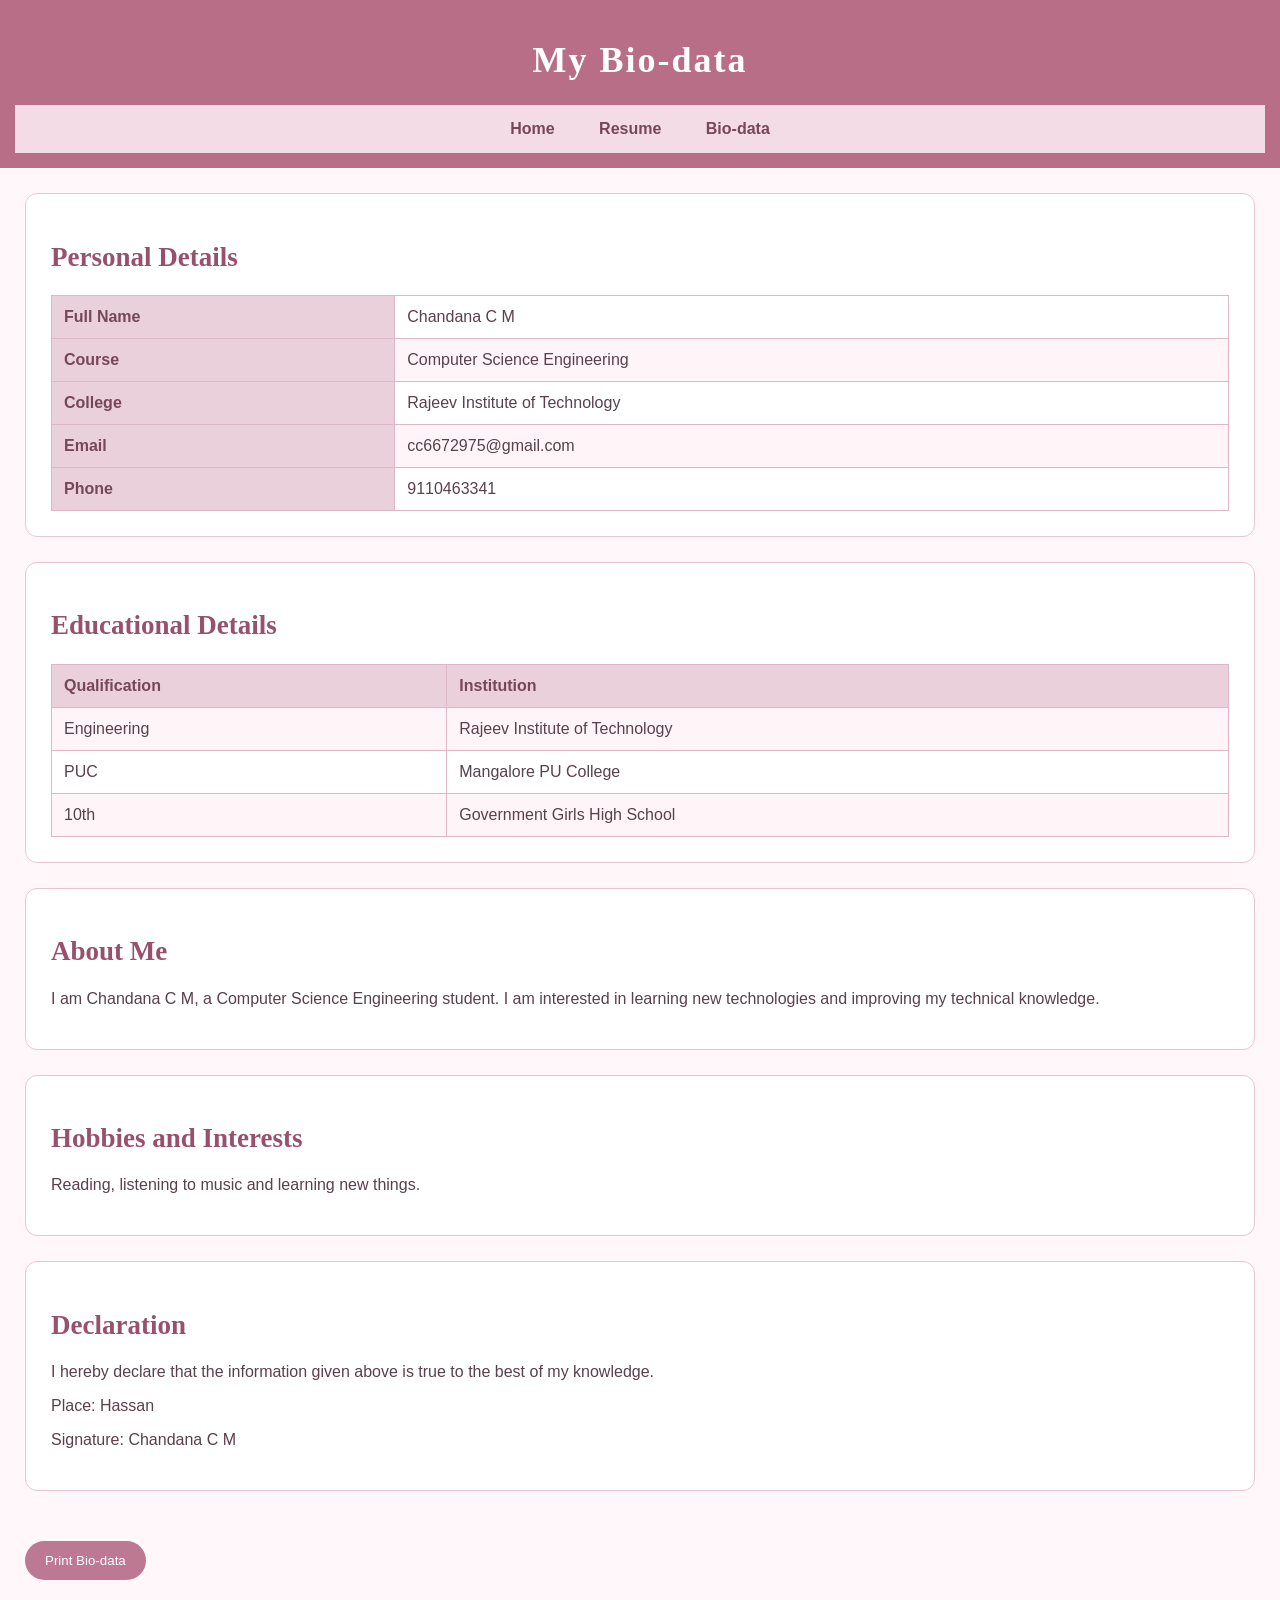
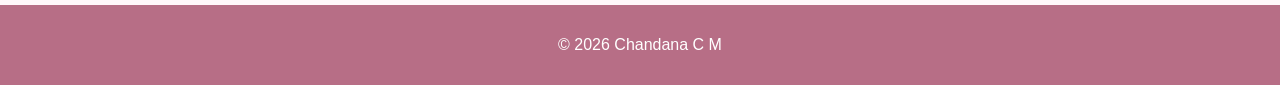
==== biodata.html @ a1f3f0e3 "Add files via upload" ====
<!DOCTYPE html>
<html>
<head>
<title>My Bio-data</title>
<link rel="stylesheet" href="style.css">
<script src="https://code.jquery.com/jquery-3.7.1.min.js"></script>
<script src="script.js" defer></script>
</head>
<body>

<header>
<h1>My Bio-data</h1>
<nav>
<a href="index.html">Home</a>
<a href="resume.html">Resume</a>
<a href="biodata.html">Bio-data</a>
</nav>
</header>

<section>
<h2>Personal Details</h2>

<table>
<tr>
<th>Full Name</th>
<td>Chandana C M</td>
</tr>

<tr>
<th>Course</th>
<td>Computer Science Engineering</td>
</tr>

<tr>
<th>College</th>
<td>Rajeev Institute of Technology</td>
</tr>

<tr>
<th>Email</th>
<td>cc6672975@gmail.com</td>
</tr>

<tr>
<th>Phone</th>
<td>9110463341</td>
</tr>
</table>
</section>

<section>
<h2>Educational Details</h2>

<table>
<tr>
<th>Qualification</th>
<th>Institution</th>
</tr>

<tr>
<td>Engineering</td>
<td>Rajeev Institute of Technology</td>
</tr>

<tr>
<td>PUC</td>
<td>Mangalore PU College</td>
</tr>

<tr>
<td>10th</td>
<td>Government Girls High School</td>
</tr>
</table>
</section>

<section>
<h2>About Me</h2>
<p>I am Chandana C M, a Computer Science Engineering student. I am interested in learning new technologies and improving my technical knowledge.</p>
</section>

<section>
<h2>Hobbies and Interests</h2>
<p>Reading, listening to music and learning new things.</p>
</section>

<section>
<h2>Declaration</h2>
<p>I hereby declare that the information given above is true to the best of my knowledge.</p>
<p>Place: Hassan</p>
<p>Signature: Chandana C M</p>
</section>

<button onclick="window.print()">Print Bio-data</button>

<footer>
<p>© 2026 Chandana C M</p>
</footer>

</body>
</html>
---- style.css ----
body {
    background-color: #fff7fa;
    font-family: Arial, sans-serif;
    margin: 0;
    color: #59404d;
}

header {
    background-color: #b76e86;
    color: white;
    text-align: center;
    padding: 15px;
}

header h1 {
    font-family: Georgia;
    font-size: 35px;
    color: white;
}

nav {
    background-color: #f3dce5;
    padding: 15px;
}

nav a {
    color: #75475a;
    text-decoration: none;
    margin: 20px;
    font-weight: bold;
}

nav a:hover {
    color: #b04470;
}

section {
    background-color: #ffffff;
    margin: 25px;
    padding: 25px;
    border: 1px solid #e8c5d2;
    border-radius: 12px;
}

.home {
    text-align: center;
    padding: 60px;
    background-color: #f9e8ee;
}

.home h1, h2 {
    color: #98516d;
}

h3 {
    color: #b76e86;
}

.box {
    display: inline-block;
    background-color: #f8e9ef;
    width: 35%;
    padding: 20px;
    margin: 15px;
    border: 1px solid #e8c5d2;
    border-radius: 10px;
}

.button {
    display: inline-block;
    background-color: #bd7892;
    color: white;
    padding: 12px 20px;
    text-decoration: none;
    border-radius: 20px;
    margin: 10px;
}

.button:hover {
    background-color: #96516d;
}

table {
    width: 100%;
    border-collapse: collapse;
}

th, td {
    border: 1px solid #dfb8c7;
    padding: 12px;
    text-align: left;
}

th {
    background-color: #ead0db;
    color: #75475a;
}

tr:nth-child(even) {
    background-color: #fff5f8;
}

button {
    background-color: #bd7892;
    color: white;
    padding: 12px 20px;
    border: none;
    border-radius: 20px;
    cursor: pointer;
    margin: 25px;
}

button:hover {
    background-color: #96516d;
}

footer {
    background-color: #b76e86;
    color: white;
    text-align: center;
    padding: 15px;
}

@media(max-width:600px) {
    .box {
        width: 80%;
    }

    nav a {
        margin: 8px;
    }
}

@media print {
    header, footer, button {
        display: none;
    }

    body, section {
        background-color: white;
    }
}
/* Main Heading */
header h1{
    font-family: Georgia, serif;
    font-size: 36px;
    font-weight: bold;
    letter-spacing: 2px;
}

/* Navigation Bar */
nav a{
    font-family: "Trebuchet MS", sans-serif;
    font-size: 16px;
    font-weight: bold;
    text-decoration: none;
}

/* Section Headings */
h2{
    font-family: "Palatino Linotype", serif;
    font-size: 27px;
    font-weight: bold;
}

/* Sub Headings */
h3{
    font-family: Arial, sans-serif;
    font-size: 20px;
    font-weight: 600;
}
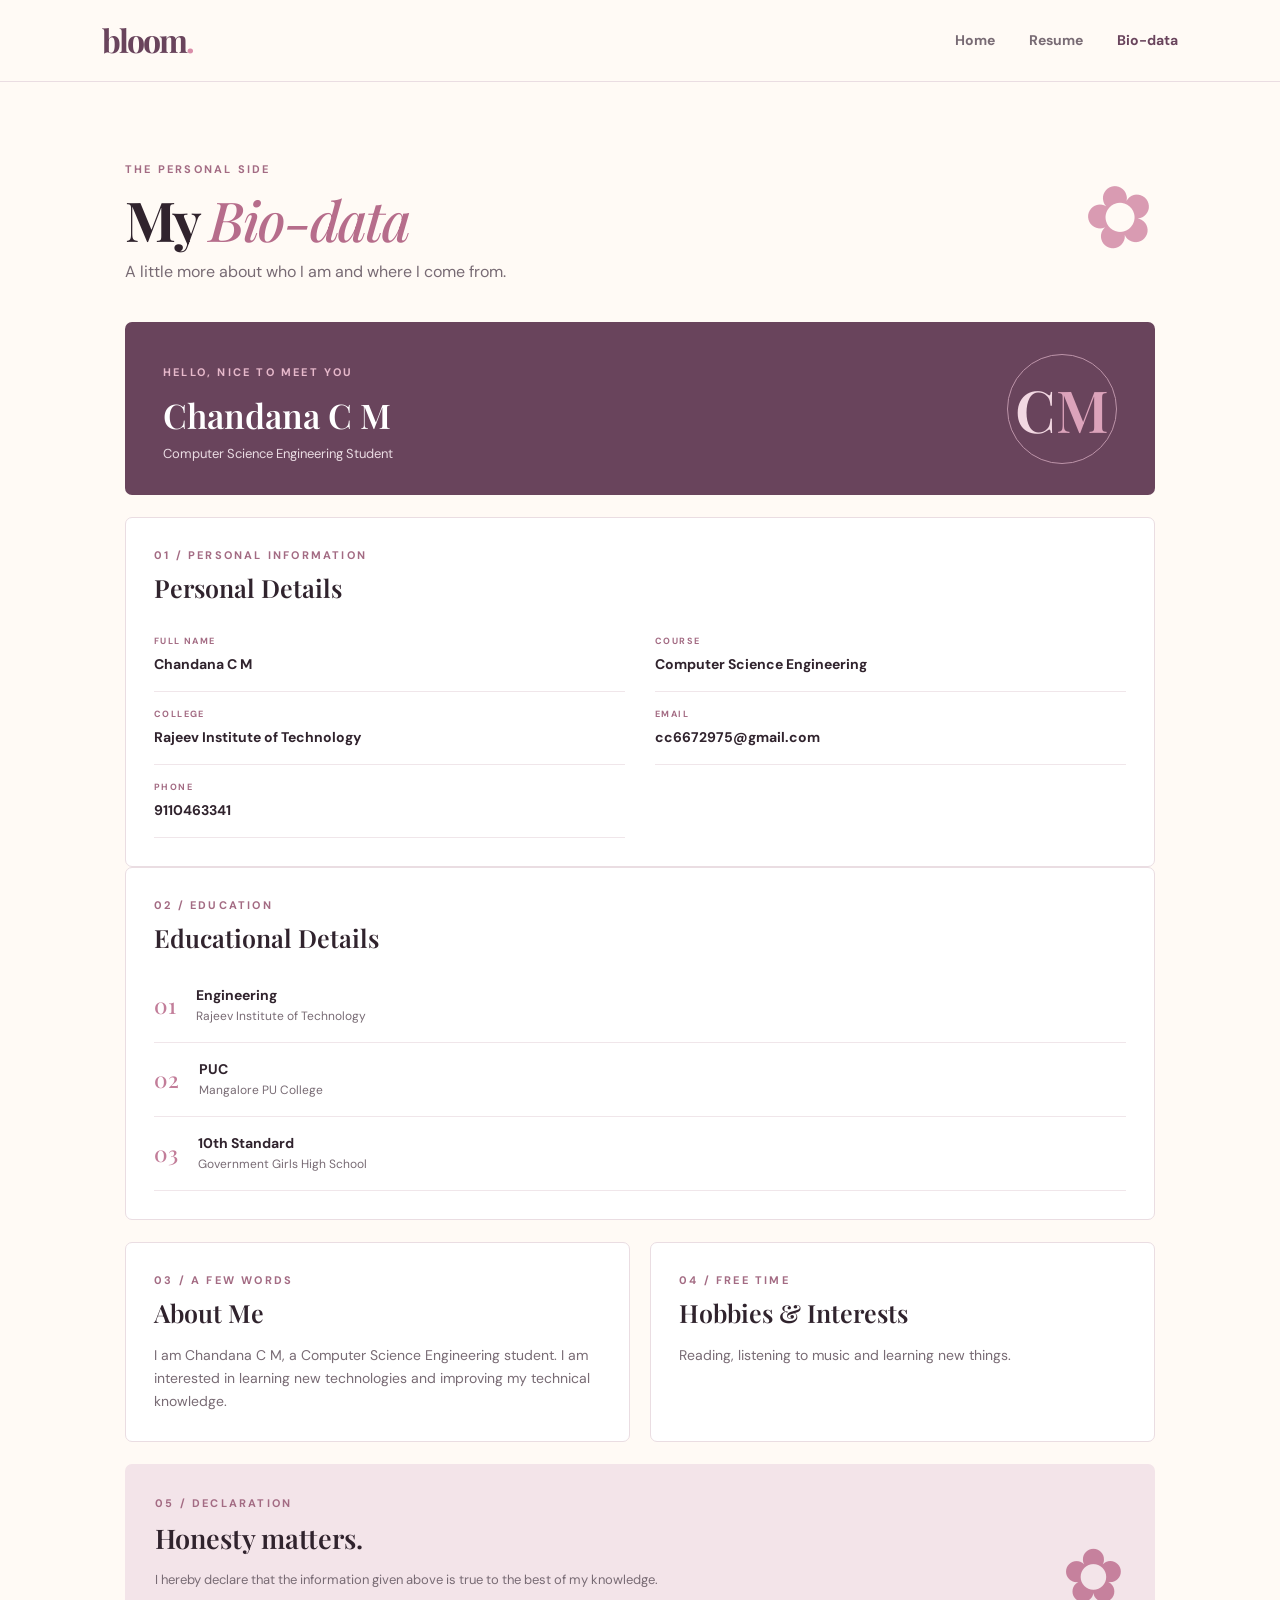
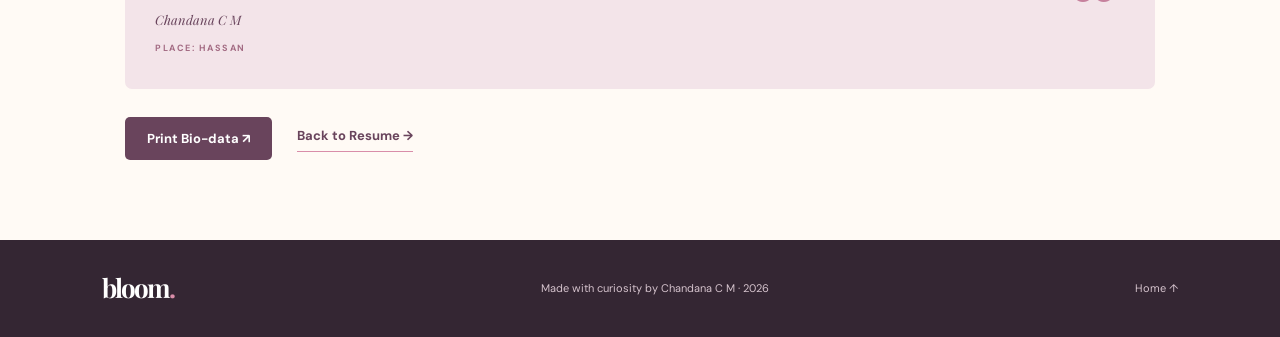
==== commit 7491e202: "Add files via upload" ====
--- a/biodata.html
+++ b/biodata.html
@@ -1,100 +1,149 @@
 <!DOCTYPE html>
-<html>
+<html lang="en">
 <head>
-<title>My Bio-data</title>
+<meta charset="UTF-8">
+<meta name="viewport" content="width=device-width, initial-scale=1.0">
+<title>Bio-data | Chandana C M</title>
 <link rel="stylesheet" href="style.css">
 <script src="https://code.jquery.com/jquery-3.7.1.min.js"></script>
 <script src="script.js" defer></script>
 </head>
 <body>
 
-<header>
-<h1>My Bio-data</h1>
+<header class="site-header">
+<a class="brand" href="index.html">bloom<span>.</span></a>
 <nav>
 <a href="index.html">Home</a>
 <a href="resume.html">Resume</a>
-<a href="biodata.html">Bio-data</a>
+<a class="active" href="biodata.html">Bio-data</a>
 </nav>
 </header>
 
-<section>
+<main class="inner-page">
+
+<div class="page-top">
+<div>
+<p class="eyebrow">THE PERSONAL SIDE</p>
+<h1>My <em>Bio-data</em></h1>
+<p class="page-lead">A little more about who I am and where I come from.</p>
+</div>
+<div class="mini-flower">✿</div>
+</div>
+
+<section class="bio-banner">
+<div>
+<p class="eyebrow">HELLO, NICE TO MEET YOU</p>
+<h2>Chandana C M</h2>
+<p>Computer Science Engineering Student</p>
+</div>
+<div class="bio-mark">C<span>M</span></div>
+</section>
+
+<section class="content-card">
+<div class="section-label">01 / PERSONAL INFORMATION</div>
 <h2>Personal Details</h2>
 
-<table>
-<tr>
-<th>Full Name</th>
-<td>Chandana C M</td>
-</tr>
+<div class="details-grid">
 
-<tr>
-<th>Course</th>
-<td>Computer Science Engineering</td>
-</tr>
+<div class="detail">
+<small>FULL NAME</small>
+<strong>Chandana C M</strong>
+</div>
 
-<tr>
-<th>College</th>
-<td>Rajeev Institute of Technology</td>
-</tr>
+<div class="detail">
+<small>COURSE</small>
+<strong>Computer Science Engineering</strong>
+</div>
 
-<tr>
-<th>Email</th>
-<td>cc6672975@gmail.com</td>
-</tr>
+<div class="detail">
+<small>COLLEGE</small>
+<strong>Rajeev Institute of Technology</strong>
+</div>
 
-<tr>
-<th>Phone</th>
-<td>9110463341</td>
-</tr>
-</table>
+<div class="detail">
+<small>EMAIL</small>
+<strong>cc6672975@gmail.com</strong>
+</div>
+
+<div class="detail">
+<small>PHONE</small>
+<strong>9110463341</strong>
+</div>
+
+</div>
 </section>
 
-<section>
+<section class="content-card">
+<div class="section-label">02 / EDUCATION</div>
 <h2>Educational Details</h2>
 
-<table>
-<tr>
-<th>Qualification</th>
-<th>Institution</th>
-</tr>
+<div class="education-list">
 
-<tr>
-<td>Engineering</td>
-<td>Rajeev Institute of Technology</td>
-</tr>
+<div>
+<b>01</b>
+<span>
+<strong>Engineering</strong>
+<small>Rajeev Institute of Technology</small>
+</span>
+</div>
 
-<tr>
-<td>PUC</td>
-<td>Mangalore PU College</td>
-</tr>
+<div>
+<b>02</b>
+<span>
+<strong>PUC</strong>
+<small>Mangalore PU College</small>
+</span>
+</div>
 
-<tr>
-<td>10th</td>
-<td>Government Girls High School</td>
-</tr>
-</table>
+<div>
+<b>03</b>
+<span>
+<strong>10th Standard</strong>
+<small>Government Girls High School</small>
+</span>
+</div>
+
+</div>
 </section>
 
-<section>
+<div class="bio-bottom">
+
+<section class="content-card">
+<div class="section-label">03 / A FEW WORDS</div>
 <h2>About Me</h2>
 <p>I am Chandana C M, a Computer Science Engineering student. I am interested in learning new technologies and improving my technical knowledge.</p>
 </section>
 
-<section>
-<h2>Hobbies and Interests</h2>
+<section class="content-card">
+<div class="section-label">04 / FREE TIME</div>
+<h2>Hobbies & Interests</h2>
 <p>Reading, listening to music and learning new things.</p>
 </section>
 
-<section>
-<h2>Declaration</h2>
+</div>
+
+<section class="declaration">
+<div>
+<div class="section-label">05 / DECLARATION</div>
+<h2>Honesty matters.</h2>
 <p>I hereby declare that the information given above is true to the best of my knowledge.</p>
-<p>Place: Hassan</p>
-<p>Signature: Chandana C M</p>
+<p class="signature">Chandana C M</p>
+<small>PLACE: HASSAN</small>
+</div>
+<span class="declaration-flower">✿</span>
 </section>
 
-<button onclick="window.print()">Print Bio-data</button>
+<div class="print-row">
+<button class="button button-dark" onclick="window.print()">Print Bio-data ↗</button>
+<a class="text-link" href="resume.html">Back to Resume →</a>
+</div>
+
+</main>
 
 <footer>
-<p>© 2026 Chandana C M</p>
+<a class="brand footer-brand" href="index.html">bloom<span>.</span></a>
+<p>Made with curiosity by Chandana C M · 2026</p>
+<a href="index.html">Home ↑</a>
 </footer>
 
 </body>
--- a/style.css
+++ b/style.css
@@ -1,171 +1,857 @@
-body {
-    background-color: #fff7fa;
-    font-family: Arial, sans-serif;
-    margin: 0;
-    color: #59404d;
-}
-
-header {
-    background-color: #b76e86;
-    color: white;
-    text-align: center;
-    padding: 15px;
-}
-
-header h1 {
-    font-family: Georgia;
-    font-size: 35px;
-    color: white;
-}
-
-nav {
-    background-color: #f3dce5;
-    padding: 15px;
-}
-
-nav a {
-    color: #75475a;
-    text-decoration: none;
-    margin: 20px;
-    font-weight: bold;
-}
-
-nav a:hover {
-    color: #b04470;
-}
-
-section {
-    background-color: #ffffff;
-    margin: 25px;
-    padding: 25px;
-    border: 1px solid #e8c5d2;
-    border-radius: 12px;
-}
-
-.home {
-    text-align: center;
-    padding: 60px;
-    background-color: #f9e8ee;
-}
-
-.home h1, h2 {
-    color: #98516d;
-}
-
-h3 {
-    color: #b76e86;
-}
-
-.box {
-    display: inline-block;
-    background-color: #f8e9ef;
-    width: 35%;
-    padding: 20px;
-    margin: 15px;
-    border: 1px solid #e8c5d2;
-    border-radius: 10px;
-}
-
-.button {
-    display: inline-block;
-    background-color: #bd7892;
-    color: white;
-    padding: 12px 20px;
-    text-decoration: none;
-    border-radius: 20px;
-    margin: 10px;
-}
-
-.button:hover {
-    background-color: #96516d;
-}
-
-table {
-    width: 100%;
-    border-collapse: collapse;
-}
-
-th, td {
-    border: 1px solid #dfb8c7;
-    padding: 12px;
-    text-align: left;
-}
-
-th {
-    background-color: #ead0db;
-    color: #75475a;
-}
-
-tr:nth-child(even) {
-    background-color: #fff5f8;
-}
-
-button {
-    background-color: #bd7892;
-    color: white;
-    padding: 12px 20px;
-    border: none;
-    border-radius: 20px;
-    cursor: pointer;
-    margin: 25px;
-}
-
-button:hover {
-    background-color: #96516d;
-}
-
-footer {
-    background-color: #b76e86;
-    color: white;
-    text-align: center;
-    padding: 15px;
-}
-
-@media(max-width:600px) {
-    .box {
-        width: 80%;
-    }
-
-    nav a {
-        margin: 8px;
-    }
-}
-
-@media print {
-    header, footer, button {
-        display: none;
-    }
-
-    body, section {
-        background-color: white;
-    }
-}
-/* Main Heading */
-header h1{
-    font-family: Georgia, serif;
-    font-size: 36px;
-    font-weight: bold;
-    letter-spacing: 2px;
-}
-
-/* Navigation Bar */
+@import url('https://fonts.googleapis.com/css2?family=DM+Sans:wght@400;500;600;700&family=Playfair+Display:ital,wght@0,500;0,600;0,700;1,500;1,600&display=swap');
+
+:root{
+--ink:#30232d;
+--muted:#786b74;
+--pink:#d98da9;
+--rose:#f5dce5;
+--cream:#fffaf5;
+--plum:#69445c;
+--line:#eadde2;
+--white:#fff;
+}
+
+*{
+box-sizing:border-box;
+}
+
+html{
+scroll-behavior:smooth;
+}
+
+body{
+margin:0;
+background:var(--cream);
+color:var(--ink);
+font-family:'DM Sans',Arial,sans-serif;
+line-height:1.65;
+}
+
+.site-header{
+height:82px;
+padding:0 8%;
+display:flex;
+align-items:center;
+justify-content:space-between;
+background:rgba(255,250,245,.94);
+border-bottom:1px solid var(--line);
+position:sticky;
+top:0;
+z-index:10;
+backdrop-filter:blur(12px);
+}
+
+.brand{
+font-family:'Playfair Display',serif;
+font-size:32px;
+font-weight:700;
+color:var(--plum);
+text-decoration:none;
+letter-spacing:-2px;
+}
+
+.brand span{
+color:var(--pink);
+}
+
+nav{
+display:flex;
+gap:34px;
+}
+
 nav a{
-    font-family: "Trebuchet MS", sans-serif;
-    font-size: 16px;
-    font-weight: bold;
-    text-decoration: none;
-}
-
-/* Section Headings */
-h2{
-    font-family: "Palatino Linotype", serif;
-    font-size: 27px;
-    font-weight: bold;
-}
-
-/* Sub Headings */
-h3{
-    font-family: Arial, sans-serif;
-    font-size: 20px;
-    font-weight: 600;
-}
+color:var(--muted);
+text-decoration:none;
+font-size:14px;
+font-weight:700;
+transition:.25s;
+}
+
+nav a:hover,nav a.active{
+color:var(--plum);
+}
+
+.hero{
+min-height:620px;
+padding:80px 10%;
+display:grid;
+grid-template-columns:1.15fr .85fr;
+align-items:center;
+gap:50px;
+background:linear-gradient(115deg,#fffaf5 0%,#fffaf5 58%,#f7e6eb 58%,#f7e6eb 100%);
+overflow:hidden;
+}
+
+.eyebrow,.section-label{
+font-size:11px;
+letter-spacing:2.2px;
+font-weight:700;
+color:#a36b83;
+}
+
+.hero h1,.page-top h1{
+font-family:'Playfair Display',serif;
+font-size:clamp(43px,5.5vw,70px);
+line-height:1.12;
+letter-spacing:-2px;
+margin:18px 0;
+}
+
+.hero h1 span,.page-top h1 em,.intro-grid h2 em,.section-heading h2 em{
+color:#b66d8b;
+font-weight:500;
+}
+
+.hero-text{
+max-width:510px;
+color:var(--muted);
+font-size:17px;
+}
+
+.hero-actions{
+display:flex;
+align-items:center;
+gap:25px;
+margin-top:30px;
+}
+
+.button{
+border:0;
+text-decoration:none;
+display:inline-block;
+padding:13px 22px;
+border-radius:5px;
+font:700 13px 'DM Sans',sans-serif;
+cursor:pointer;
+transition:.25s;
+}
+
+.button-dark{
+background:var(--plum);
+color:white;
+}
+
+.button-dark:hover{
+background:#8b5875;
+transform:translateY(-2px);
+}
+
+.button span{
+margin-left:14px;
+}
+
+.text-link,.arrow-link{
+color:var(--plum);
+font-size:13px;
+font-weight:700;
+text-decoration:none;
+border-bottom:1px solid var(--pink);
+padding-bottom:4px;
+}
+
+.quick-facts{
+display:flex;
+gap:38px;
+margin-top:55px;
+}
+
+.quick-facts div{
+display:flex;
+flex-direction:column;
+}
+
+.quick-facts strong{
+font-family:'Playfair Display',serif;
+font-size:20px;
+}
+
+.quick-facts small{
+color:var(--muted);
+font-size:11px;
+}
+
+.hero-visual{
+height:430px;
+position:relative;
+display:flex;
+align-items:center;
+justify-content:center;
+}
+
+.photo-frame{
+width:300px;
+height:370px;
+padding:12px;
+background:#fff;
+box-shadow:18px 20px 0 #e7bdcc;
+transform:rotate(3deg);
+position:relative;
+z-index:2;
+}
+
+.photo-frame img{
+width:100%;
+height:100%;
+object-fit:cover;
+}
+
+.photo-placeholder{
+height:100%;
+background:linear-gradient(145deg,#f4dce5,#e9c3d2);
+display:none;
+align-items:center;
+justify-content:center;
+flex-direction:column;
+color:var(--plum);
+text-align:center;
+}
+
+.photo-placeholder span{
+font-family:'Playfair Display',serif;
+font-size:25px;
+}
+
+.photo-placeholder small{
+font-size:12px;
+margin-top:12px;
+}
+
+.photo-sticker{
+position:absolute;
+z-index:3;
+right:0;
+bottom:35px;
+background:#fffaf5;
+border-radius:50%;
+width:100px;
+height:100px;
+display:flex;
+align-items:center;
+justify-content:center;
+text-align:center;
+font-family:'Playfair Display',serif;
+color:var(--plum);
+font-size:17px;
+line-height:1.2;
+transform:rotate(9deg);
+box-shadow:0 8px 25px #8a536022;
+}
+
+.orbit{
+position:absolute;
+border:1px solid #d99bb2;
+border-radius:50%;
+width:390px;
+height:390px;
+}
+
+.orbit-two{
+width:450px;
+height:450px;
+border-style:dashed;
+opacity:.6;
+}
+
+.intro-section,.cards-section{
+padding:85px 10%;
+}
+
+.intro-section{
+background:#fff;
+}
+
+.intro-grid{
+display:grid;
+grid-template-columns:1fr 1fr;
+gap:70px;
+align-items:center;
+}
+
+.intro-grid h2,.section-heading h2{
+font:600 39px/1.2 'Playfair Display',serif;
+margin:15px 0;
+}
+
+.intro-grid p{
+color:var(--muted);
+max-width:510px;
+}
+
+.arrow-link{
+display:inline-block;
+margin-top:12px;
+}
+
+.arrow-link span{
+padding-left:10px;
+}
+
+.section-heading{
+display:flex;
+justify-content:space-between;
+align-items:end;
+margin-bottom:30px;
+}
+
+.tiny-note{
+font-size:12px;
+color:var(--muted);
+}
+
+.feature-grid{
+display:grid;
+grid-template-columns:1fr 1fr;
+gap:22px;
+}
+
+.feature-card{
+position:relative;
+min-height:270px;
+padding:35px;
+text-decoration:none;
+color:var(--ink);
+border-radius:8px;
+transition:.3s;
+}
+
+.feature-card:hover{
+transform:translateY(-7px);
+box-shadow:0 18px 35px #60405216;
+}
+
+.resume-card{
+background:#f2e1e8;
+}
+
+.bio-card{
+background:#eee7df;
+}
+
+.card-number{
+position:absolute;
+right:28px;
+top:25px;
+color:#98788a;
+font-size:12px;
+}
+
+.card-icon{
+font-size:27px;
+color:#a35e7c;
+}
+
+.feature-card h3{
+font:600 28px 'Playfair Display',serif;
+margin:22px 0 8px;
+}
+
+.feature-card p{
+max-width:360px;
+color:#746873;
+font-size:14px;
+}
+
+.card-link{
+display:inline-block;
+margin-top:15px;
+color:var(--plum);
+font-size:12px;
+font-weight:700;
+}
+
+footer{
+padding:27px 8%;
+display:flex;
+align-items:center;
+justify-content:space-between;
+background:#342633;
+color:#e8dce2;
+}
+
+footer p,footer>a:last-child{
+font-size:11px;
+color:#d5c3cd;
+text-decoration:none;
+}
+
+.footer-brand{
+color:#fff;
+font-size:26px;
+}
+
+.inner-page{
+max-width:1100px;
+margin:auto;
+padding:65px 35px 80px;
+}
+
+.page-top{
+display:flex;
+justify-content:space-between;
+align-items:center;
+margin-bottom:35px;
+}
+
+.page-top h1{
+font-size:55px;
+margin:8px 0;
+}
+
+.page-lead{
+color:var(--muted);
+margin:0;
+}
+
+.mini-flower{
+font-size:85px;
+color:#d99bb2;
+transform:rotate(-15deg);
+}
+
+.profile-strip{
+display:flex;
+align-items:center;
+gap:22px;
+background:#f3e4e9;
+padding:22px 28px;
+margin-bottom:25px;
+border-radius:7px;
+}
+
+.small-photo{
+width:78px;
+height:78px;
+border-radius:50%;
+overflow:hidden;
+background:#d9a5b9;
+display:flex;
+align-items:center;
+justify-content:center;
+color:white;
+font:26px 'Playfair Display',serif;
+flex-shrink:0;
+}
+
+.small-photo img{
+width:100%;
+height:100%;
+object-fit:cover;
+}
+
+.small-photo span{
+display:none;
+}
+
+.profile-strip h2{
+font:600 25px 'Playfair Display',serif;
+margin:0;
+}
+
+.profile-strip p{
+margin:2px 0;
+color:var(--muted);
+font-size:13px;
+}
+
+.contact-line{
+font-size:12px!important;
+}
+
+.resume-layout{
+display:grid;
+grid-template-columns:1.6fr .8fr;
+gap:22px;
+}
+
+.resume-main{
+display:grid;
+gap:20px;
+}
+
+.content-card,.side-card{
+background:white;
+border:1px solid var(--line);
+border-radius:7px;
+padding:28px;
+}
+
+.content-card h2{
+font:600 25px 'Playfair Display',serif;
+margin:7px 0 15px;
+}
+
+.content-card p,.side-card p{
+color:var(--muted);
+font-size:14px;
+margin-bottom:0;
+}
+
+.timeline{
+border-left:1px solid #e4c6d2;
+margin:22px 0 0 7px;
+padding-left:24px;
+}
+
+.timeline-item{
+position:relative;
+padding:0 0 20px;
+}
+
+.timeline-item:last-child{
+padding-bottom:0;
+}
+
+.timeline-dot{
+position:absolute;
+width:11px;
+height:11px;
+border-radius:50%;
+background:#c67f9b;
+left:-30px;
+top:5px;
+border:2px solid white;
+box-shadow:0 0 0 1px #c67f9b;
+}
+
+.timeline-item small,.side-card small{
+font-size:9px;
+letter-spacing:1.5px;
+color:#a36b83;
+font-weight:700;
+}
+
+.timeline-item h3{
+font:600 17px 'Playfair Display',serif;
+margin:3px 0;
+}
+
+.timeline-item p{
+margin:0;
+}
+
+.skill-tags{
+display:flex;
+gap:10px;
+flex-wrap:wrap;
+margin-top:18px;
+}
+
+.skill-tags span{
+padding:8px 14px;
+background:#f5e5eb;
+color:var(--plum);
+border-radius:30px;
+font-size:12px;
+font-weight:700;
+}
+
+.resume-side{
+display:grid;
+align-content:start;
+gap:18px;
+}
+
+.side-card{
+background:#f1e9e4;
+}
+
+.side-card-pink{
+background:#f4e2e9;
+}
+
+.side-icon{
+font-size:25px;
+color:#ad6b88;
+}
+
+.side-card h3{
+font:600 21px 'Playfair Display',serif;
+margin:10px 0 5px;
+}
+
+.side-card small{
+display:block;
+margin-top:20px;
+}
+
+.print-row{
+display:flex;
+align-items:center;
+gap:25px;
+margin-top:28px;
+}
+
+.bio-banner{
+background:#69445c;
+color:white;
+padding:30px 38px;
+border-radius:7px;
+display:flex;
+justify-content:space-between;
+align-items:center;
+margin-bottom:22px;
+}
+
+.bio-banner .eyebrow{
+color:#e7b9cb;
+}
+
+.bio-banner h2{
+font:600 34px 'Playfair Display',serif;
+margin:5px 0;
+}
+
+.bio-banner p:last-child{
+color:#eadce3;
+margin:0;
+font-size:13px;
+}
+
+.bio-mark{
+font:600 58px 'Playfair Display',serif;
+color:#f2d8e2;
+border:1px solid #bd94a9;
+border-radius:50%;
+width:110px;
+height:110px;
+display:flex;
+align-items:center;
+justify-content:center;
+}
+
+.bio-mark span{
+color:#dca3bb;
+}
+
+.details-grid{
+display:grid;
+grid-template-columns:1fr 1fr;
+gap:0 30px;
+}
+
+.detail{
+padding:15px 0;
+border-bottom:1px solid #f0e6ea;
+display:flex;
+flex-direction:column;
+}
+
+.detail small{
+font-size:9px;
+letter-spacing:1.4px;
+color:#a36b83;
+font-weight:700;
+}
+
+.detail strong{
+font-size:14px;
+margin-top:4px;
+}
+
+.education-list{
+display:grid;
+gap:0;
+}
+
+.education-list>div{
+display:flex;
+align-items:center;
+gap:20px;
+padding:15px 0;
+border-bottom:1px solid #f0e6ea;
+}
+
+.education-list b{
+font:500 22px 'Playfair Display',serif;
+color:#c27d99;
+}
+
+.education-list span{
+display:flex;
+flex-direction:column;
+}
+
+.education-list strong{
+font-size:14px;
+}
+
+.education-list small{
+color:var(--muted);
+font-size:12px;
+}
+
+.bio-bottom{
+display:grid;
+grid-template-columns:1fr 1fr;
+gap:20px;
+margin-top:22px;
+}
+
+.declaration{
+margin-top:22px;
+padding:30px;
+background:#f3e4e9;
+border-radius:7px;
+display:flex;
+justify-content:space-between;
+align-items:center;
+}
+
+.declaration h2{
+font:600 27px 'Playfair Display',serif;
+margin:8px 0;
+}
+
+.declaration p{
+font-size:13px;
+color:var(--muted);
+max-width:650px;
+}
+
+.signature{
+font:italic 22px 'Playfair Display',serif;
+color:var(--plum)!important;
+margin:20px 0 5px;
+}
+
+.declaration small{
+font-size:9px;
+letter-spacing:1.5px;
+color:#a36b83;
+font-weight:700;
+}
+
+.declaration-flower{
+font-size:75px;
+color:#c6819d;
+}
+
+@media(max-width:750px){
+
+.site-header{
+padding:0 5%;
+height:70px;
+}
+
+nav{
+gap:14px;
+}
+
+nav a{
+font-size:12px;
+}
+
+.hero{
+padding:55px 7%;
+grid-template-columns:1fr;
+gap:20px;
+background:linear-gradient(180deg,#fffaf5 0%,#fffaf5 58%,#f7e6eb 58%);
+}
+
+.hero-visual{
+height:370px;
+}
+
+.photo-frame{
+width:245px;
+height:310px;
+}
+
+.orbit{
+width:320px;
+height:320px;
+}
+
+.orbit-two{
+width:365px;
+height:365px;
+}
+
+.intro-section,.cards-section{
+padding:60px 7%;
+}
+
+.intro-grid,.feature-grid,.resume-layout,.bio-bottom{
+grid-template-columns:1fr;
+gap:22px;
+}
+
+.section-heading{
+align-items:start;
+gap:10px;
+flex-direction:column;
+}
+
+.inner-page{
+padding:45px 6% 60px;
+}
+
+.page-top h1{
+font-size:43px;
+}
+
+.details-grid{
+grid-template-columns:1fr;
+}
+
+.profile-strip{
+padding:18px;
+}
+
+.contact-line{
+overflow-wrap:anywhere;
+}
+
+.bio-banner{
+padding:25px;
+}
+
+.bio-mark{
+width:80px;
+height:80px;
+font-size:42px;
+}
+
+.declaration-flower{
+font-size:48px;
+}
+
+footer{
+padding:25px 6%;
+gap:10px;
+flex-wrap:wrap;
+}
+
+footer p{
+order:3;
+width:100%;
+margin:0;
+}
+
+}
+
+@media print{
+
+body{
+background:white;
+}
+
+.site-header,footer,.print-row,.button{
+display:none!important;
+}
+
+.inner-page{
+padding:0;
+max-width:none;
+}
+
+.content-card,.side-card,.profile-strip,.bio-banner,.declaration{
+break-inside:avoid;
+box-shadow:none;
+}
+
+.resume-layout{
+grid-template-columns:1.5fr .8fr;
+}
+
+}
